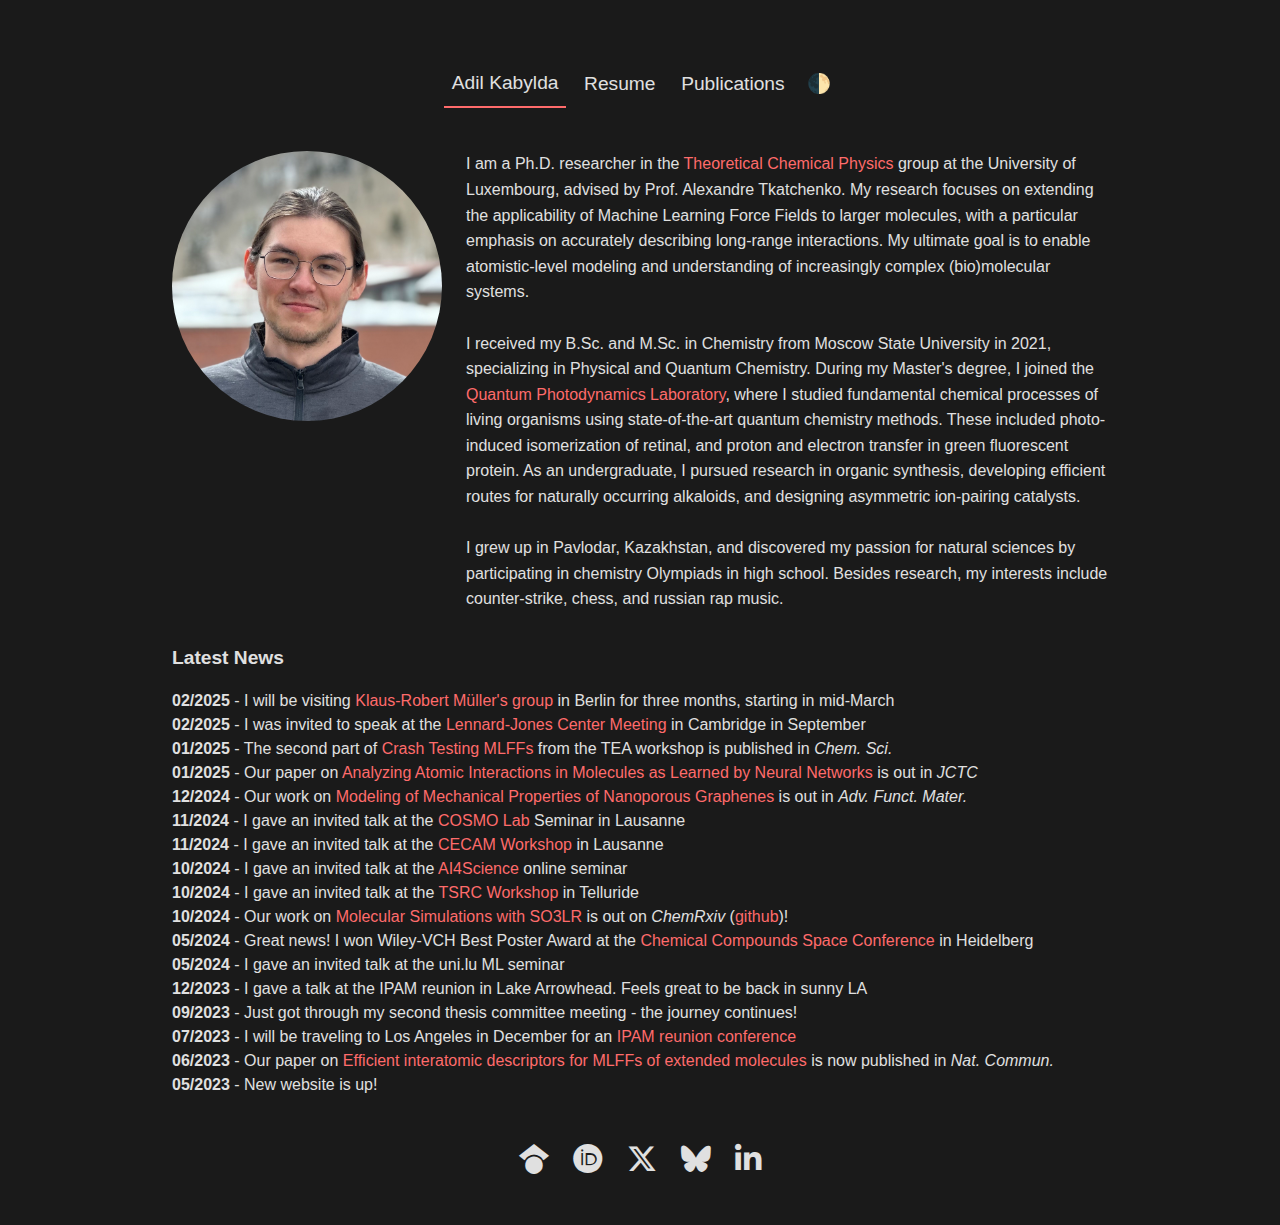
==== index.html @ 629d99ef "update" ====
<!DOCTYPE html>
<html lang="en" data-theme="dark">
<head>
    <meta charset="UTF-8">
    <meta name="viewport" content="width=device-width, initial-scale=1.0">
    <title>Adil Kabylda</title>
	<link rel="icon" type="image/svg" href="media/logo_red.svg">
    <!-- Google Analytics -->
    <script async src="https://www.googletagmanager.com/gtag/js?id=G-KMZT3VV1C0"></script>
    <script>
        window.dataLayer = window.dataLayer || [];
        function gtag(){dataLayer.push(arguments);}
        gtag('js', new Date());
        gtag('config', 'G-KMZT3VV1C0');
    </script>
    <link rel="stylesheet" href="https://cdnjs.cloudflare.com/ajax/libs/font-awesome/6.7.2/css/all.min.css" integrity="sha512-Evv84Mr4kqVGRNSgIGL/F/aIDqQb7xQ2vcrdIwxfjThSH8CSR7PBEakCr51Ck+w+/U6swU2Im1vVX0SVk9ABhg==" crossorigin="anonymous" referrerpolicy="no-referrer" />
    
    <style>
        :root[data-theme="light"] {
            --text-color: #484848;
            --bg-color: #ffffff;
            --link-color: #B22222;
            --link-hover: #8e1b1b;
        }

        :root[data-theme="dark"] {
            --text-color: #e0e0e0;
            --bg-color: #1a1a1a;
            --link-color: #ff6b6b;
            --link-hover: #ff8585;
        }

        * { 
            font-family: -apple-system, "San Francisco", BlinkMacSystemFont, "Segoe UI", Roboto, Helvetica, Arial, sans-serif;
            color: var(--text-color);
            line-height: 1.5;
            transition: color 0.3s ease;
            box-sizing: border-box;
        }
        body {
            max-width: 1000px;
            margin: auto;
            padding: 1em;
            font-size: 16px;
            background-color: var(--bg-color);
            transition: background-color 0.3s ease;
        }
        h2 {
            font-size: 1.2em;
            font-weight: bold;
        }
        header {
            text-align: center;
            margin: 1em 0;
            font-size: 1.2em;
        }
        nav ul {
            display: flex;
            flex-wrap: nowrap;
            justify-content: center;
            gap: 0.5em;
            list-style: none;
            padding: 0;
            margin: 0;
        }
        .tab-content {
            display: none;
            padding: 15px 0;
        }
        .tab-content.active {
            display: block;
        }
        .tab-button {
            background: none;
            border: none;
            padding: 4px 6px;
            cursor: pointer;
            font-size: 0.9em;
            color: var(--text-color);
            white-space: nowrap;
        }
        @media (min-width: 768px) {
            .tab-button {
                padding: 8px;
                font-size: 1em;
            }
        }
        .tab-button.active {
            border-bottom: 2px solid var(--link-color);
        }
        a {
            text-decoration: none;
            color: var(--link-color);
        }
        a:hover {
            color: var(--link-hover);
            text-decoration: underline;
        }
        .profile-section {
            display: flex;
            flex-direction: column;
            align-items: center;
            gap: 1.5em;
            margin-bottom: 2em;
        }
        @media (min-width: 768px) {
            .profile-section {
                flex-direction: row;
                align-items: flex-start;
            }
            body {
                padding: 2em;
            }
        }
        .profile-image {
            width: 200px;
            height: 200px;
            border-radius: 50%;
        }
        @media (min-width: 768px) {
            .profile-image {
                width: 270px;
                height: 270px;
            }
        }
        footer {
            margin-top: 2em;
            text-align: center;
        }
        footer ul {
            list-style: none;
            padding: 0;
            display: flex;
            justify-content: center;
            gap: 1.5em;
            flex-wrap: wrap;
        }
        .social-icon {
            font-size: 24px;
            color: var(--text-color);
        }
        @media (min-width: 768px) {
            .social-icon {
                font-size: 30px;
            }
        }
        .news-item {
            margin: 10px 0;
        }
        .publication-item {
            margin: 20px 0;
        }
        .theme-toggle {
            background: none;
            border: none;
            cursor: pointer;
            font-size: 1em;
            padding: 4px;
            color: var(--text-color);
            white-space: nowrap;
        }
        @media (min-width: 768px) {
            .theme-toggle {
                font-size: 1.2em;
                padding: 5px;
            }
        }
        nav {
            display: flex;
            flex-wrap: nowrap;
            justify-content: center;
            gap: 0.5em;
            padding: 0.5em;
            overflow-x: auto;
        }
        ul {
            padding-left: 20px;
        }
        .text {
            font-size: 15px;
            line-height: 1.6;
        }
        @media (min-width: 768px) {
            .text {
                font-size: 16px;
            }
        }
    </style>
</head>
<body>
    <header>
        <nav>
            <button class="tab-button active" onclick="showTab('home')">Adil Kabylda</button>
            <button class="tab-button" onclick="showTab('resume')">Resume</button>
            <button class="tab-button" onclick="showTab('publications')">Publications</button>
            <button class="theme-toggle" onclick="toggleTheme()" style="font-size: 1em;">🌓</button>
        </nav>
    </header>

    <!-- Home Tab -->
    <div id="home" class="tab-content active">
        <div class="profile-section">
            <img src="media/photo.jpeg" class="profile-image" alt="Adil Kabylda">
            <div class="text">
                I am a Ph.D. researcher in the <a href="https://www.tcpunilu.com/" target="_blank">Theoretical Chemical Physics</a> group at the University of Luxembourg,
				advised by Prof. Alexandre Tkatchenko. My research focuses on extending the applicability of 
				Machine Learning Force Fields to larger molecules, with a particular emphasis on accurately describing long-range interactions. 
				My ultimate goal is to enable atomistic-level modeling and understanding of increasingly complex (bio)molecular systems.
				<br> <br>
                
                I received my B.Sc. and M.Sc. in Chemistry from Moscow State University in 2021, specializing in Physical and Quantum Chemistry. 
				During my Master's degree, I joined the <a href="https://qpd.chem.msu.ru/" target="_blank">Quantum Photodynamics Laboratory</a>, 
				where I studied fundamental chemical processes of living organisms using state-of-the-art quantum chemistry methods. 
				These included photo-induced isomerization of retinal, and proton and electron transfer in green fluorescent protein. 
				As an undergraduate, I pursued research in organic synthesis, developing efficient routes for naturally occurring alkaloids, 
				and designing asymmetric ion-pairing catalysts. 
				<br> <br>
                
                I grew up in Pavlodar, Kazakhstan, and discovered my passion for natural sciences by participating in chemistry Olympiads in high school. 
				Besides research, my interests include counter-strike, chess, and russian rap music.
            </div>
        </div>
        <h2>Latest News</h2>
        <div class="news-section">
			<b>02/2025</b> - I will be visiting <a href="https://web.ml.tu-berlin.de/" target="_blank">Klaus-Robert Müller's group</a> in Berlin for three months, starting in mid-March <br>
			<b>02/2025</b> - I was invited to speak at the <a href="https://ljc.group.cam.ac.uk/dft-2025" target="_blank">Lennard-Jones Center Meeting</a> in Cambridge in September <br>
			<b>01/2025</b> - The second part of <a href="https://doi.org/10.1039/D4SC06530A" target="_blank">Crash Testing MLFFs</a> from the TEA workshop is published in <em>Chem. Sci.</em> <br>
			<b>01/2025</b> - Our paper on <a href="https://doi.org/10.1021/acs.jctc.4c01424" target="_blank">Analyzing Atomic Interactions in Molecules as Learned by Neural Networks</a> is out in <em>JCTC</em> <br>
			<b>12/2024</b> - Our work on <a href="https://doi.org/10.1002/adfm.202417891" target="_blank">Modeling of Mechanical Properties of Nanoporous Graphenes</a> is out in <em>Adv. Funct. Mater.</em> <br>
			<b>11/2024</b> - I gave an invited talk at the <a href="https://www.epfl.ch/labs/cosmo/" target="_blank">COSMO Lab</a> Seminar in Lausanne <br>
			<b>11/2024</b> - I gave an invited talk at the <a href="https://www.cecam.org/workshop-details/beyond-ground-state-simulations-navigating-challenges-in-excited-states-of-extended-molecules-and-materials-1285" target="_blank">CECAM Workshop</a> in Lausanne <br>
			<b>10/2024</b> - I gave an invited talk at the <a href="https://ai4sciencetalks.github.io/projects/molecular_simulations_force_fields_adil/" target="_blank">AI4Science</a> online seminar <br>
			<b>10/2024</b> - I gave an invited talk at the <a href="https://meetings.telluridescience.org/meetings/workshop-details?wid=1186" target="_blank">TSRC Workshop</a> in Telluride <br>
			<b>10/2024</b> - Our work on <a href="https://doi.org/10.26434/chemrxiv-2024-bdfr0-v2" target="_blank"> Molecular Simulations with SO3LR </a> is out on <em>ChemRxiv</em> (<a href="https://github.com/general-molecular-simulations/so3lr" target="_blank">github</a>)! <br> 
			<b>05/2024</b> - Great news! I won Wiley-VCH Best Poster Award at the <a href="https://ccsc2024.github.io/" target="_blank">Chemical Compounds Space Conference</a> in Heidelberg <br>
			<b>05/2024</b> - I gave an invited talk at the uni.lu ML seminar <br>
			<b>12/2023</b> - I gave a talk at the IPAM reunion in Lake Arrowhead. Feels great to be back in sunny LA <br>
 			<b>09/2023</b> - Just got through my second thesis committee meeting - the journey continues! <br>
			<b>07/2023</b> - I will be traveling to Los Angeles in December for an <a href="http://www.ipam.ucla.edu/qmm2022" target="_blank">IPAM reunion conference</a> <br>
			<b>06/2023</b> - Our paper on <a href="https://www.nature.com/articles/s41467-023-39214-w" target="_blank">Efficient interatomic descriptors for MLFFs of extended molecules</a> is now published in <em>Nat. Commun.</em> <br>
			<b>05/2023</b> - New website is up! <br>
        </div>
    </div>

    <!-- Resume Tab -->
    <div id="resume" class="tab-content">

        <p>You can download my cv <a href="https://github.com/kabylda/kabylda.github.io/raw/main/media/kabylda_cv.pdf" target="_blank">here</a> (updated in May 2023).</p>

        <h2>Education</h2>
        <ul>
        <li>2021 &#8211; 202x, (Expected) Ph.D. in Physics, University of Luxembourg </li>
        <li>2015 &#8211; 2021, B.Sc. and M.Sc. in Chemistry (summa cum laude), GPA: 3.93/4.00, Moscow State University</li>
        </ul>
        
        <h2>Professional experience</h2>
        <ul>
        <li>2021 &#8211; 202x, <a href="https://tcpunilu.com" target="_blank">Theoretical Chemical Physics Group</a>, University of Luxembourg</li>
        <li>2022, <a href="https://www.ipam.ucla.edu/qmm2022" target="_blank">Institute for Pure and Applied Mathematics</a>, UCLA, Los Angeles</li>
        <li>2018 &#8211; 2021, <a href="http://qpd.chem.msu.ru/" target="_blank">Laboratory of Quantum Photodynamics</a>, Moscow State University</li>
        <li>2018, <a href="https://tanchoonhong.wixsite.com/tchlab" target="_blank">TCH Laboratory</a>, Nanyang Technological University, Singapore</li>
        <li>2017, Laboratory of Laser Diagnostics, Moscow State University</li>
        <li>2015 &#8211; 2018, Laboratory of Organic Synthesis, Moscow State University </li>
        </ul>
        
        <h2>Awards</h2>
        <ul>
        <li>2024, Wiley-VCH Best Poster Award at the <a href="https://ccsc2024.github.io/" target="_blank">Chemical Compound Space Conference</a> </li>
        <li>2022, Lindau Fellow for the <a href="https://www.lindau-nobel.org/71st-lindau-nobel-laureate-meeting-2022/" target="_blank">71st Lindau Nobel Laureate Meeting</a> 
            dedicated to Chemistry <a href="https://www.fnr.lu/research-with-impact-fnr-highlight/like-a-school-summer-camp-but-with-amazing-young-chemists-and-nobel-laureates/" target="_blank">(interview)</a> </li>
        <li>2021, <a href="https://www.fnr.lu/results-2021-afr-call/" target="_blank">FNR AFR Individual PhD Fellowship</a>
        <li>2021, Graduated Summa Cum Laude</li>
        <li>2021, Outstanding M.Sc. Thesis Award</li>
        <li>2018 &#8211; 2021, Increased State Academic Scholarship</li>
        <li>2020, Yandex Silver medal</li>
        <li>2018, Summer Research Fellowship, Nanyang Technological University</li>
        <li>2016, <a href="https://www.msu.ru/news/nam-261-i-my-molody-.html" target="_blank">Student of the year</a>: awarded for outstanding achievements to five students across all MSU departments</li> 
        <li>2015, Valedictorian of Pavlodar Region, Kazakhstan</li>
        <li>2015, <a href="http://www.icho-official.org/results/results.php?id=47&year=2015" target="_blank">Gold medal </a> at the 47th International Chemistry Olympiad</li>
        <li>2014, <a href="http://www.icho-official.org/results/results.php?id=46&year=2014" target="_blank">Silver medal </a> at the 46th International Chemistry Olympiad</li>
        </ul> 
            
        <h2>Teaching and Service</h2>
        <ul>
        <li>2024, Reviewer for Chem. Sci., JACS, JPC, Nat. Commun., Nat. Mach. Intell., npj Comput. Mater. </li>
        <li>2024, Teaching assistant in Programming for Physics course, University of Luxembourg</li>
        <li>2023, Co-organizer of <a href="https://estml.github.io/" target="_blank">ESTML 2023 Workshop</a> in Levi, Finland </li>
        <li>2022, Teaching assistant in Quantum Mechanics course, University of Luxembourg</li>
        <li>2020 &#8211; 2021, Co-supervised three undergraduate semester projects in Physical and Quantum Chemistry, MSU</li>
        <li>2021, Teaching assistant in Advanced Physical Chemistry course, MSU</li>
        <li>2015 &#8211; 2021, Lecturer in Physical and Quantum Chemistry for Kazakhstan national/regional high-school chemistry team</li>
        <li>2019, Member of <a href="https://2019.igem.org/Team:Moscow" target="_blank">Team Moscow</a> at iGEM 2019: 
            supervised a student in the kinetic modeling of biomolecular interactions</li>
        <li>2015 &#8211; 2016, Jury at Regional Chemistry Olympiad, Pavlodar, Kazakhstan</li>
        <li>2015, Article Author <a href="https://www.instagram.com/oyla.xyz/" target="_blank">OYLA</a> popular-scientific magazine, Almaty, Kazakhstan</li>
        </ul>	
                
        <h2>Miscellaneous</h2>
        <ul>
        <li>2018, 2nd place MSU CS:GO Championship, Team nP2.0</li>
        <li>2017, 3rd place at MSU CS:GO Championship, Team nP</li>
        <li>2016, 4th place at MSU Chemistry Department Chess Championship</li>
        </ul>
        </body>
    </div>

    <!-- Publications Tab -->
    <div id="publications" class="tab-content">

		<h2>Publications</h2>
		See updated list on <a href="https://scholar.google.ru/citations?user=BIi43qMAAAAJ" target="_blank">Google Scholar</a>. <br>
		* indicates equal contribution.  
		
		<p>
			<ul>
				
			<li style="margin:10px 0px">
				<em><a href="https://www.nature.com/articles/s41467-023-39214-w" target="_blank">Efficient Interatomic Descriptors for Accurate Machine Learning Force Fields of Extended Molecules</a></em><br>
				<b>A. Kabylda*</b>, V. Vassilev-Galindo*, S. Chmiela, I. Poltavsky, A. Tkatchenko <br>
				<em>Nature Communications</em> <b>2023</b>, 14, 3562 <br>
		
				
			<li style="margin:10px 0px">
				<em><a href="https://doi.org/10.1126/sciadv.adf0873" target="_blank">Accurate Global Machine Learning Force Fields for Molecules with Hundreds of Atoms</a></em><br>
				S. Chmiela, V. Vassilev-Galindo, O.T. Unke,  <b>A. Kabylda</b>, H.E. Sauceda, A. Tkatchenko, K.-R. Muller  <br>
				<em>Science Advances</em> <b>2023</b>, 9, 2, eadf0873 <br>
	
				
			<li style="margin:10px 0px">
				<em><a href="https://doi.org/10.1021/jacs.1c10752" target="_blank">Light Driven Ultrafast Bioinspired Molecular Motors: Steering and Accelerating Photoisomerization Dynamics of Retinal</a></em><br>
				E. Gruber*, <b>A.M. Kabylda*</b>, M.B. Nielsen, A.P. Rasmussen, R. Teiwes, P.A. Kusochek, A.V. Bochenkova, L.H. Andersen <br>
				<em>Journal of the American Chemical Society</em> <b>2022</b>, 144, 1, 69–73 <br>
	
			<li style="margin:10px 0px">
				<em><a href="https://doi.org/10.1002/cphc.202100068" target="_blank">Controlling light‐induced proton transfer from the GFP chromophore</a></em><br>
				J. Langeland, N.W. Persen, E. Gruber, H.V. Kiefer, <b>A.M. Kabylda</b>, A.V. Bochenkova, L.H. Andersen <br>
				<em>ChemPhysChem</em> <b>2021</b>, 22 (9), 807-807 <br>
				<b, style="color:rgb(45, 45, 182)"><a href="https://doi.org/10.1002/cphc.202100281" target="_blank">Selected as cover article</a></b><br>
						
			<li style="margin:10px 0px">
				<em><a href="https://doi.org/10.3389/fmolb.2020.00176" target="_blank">A General Mechanism of Green-to-Red Photoconversions of GFP</a></em><br>
				D.A. Gorbachev*, E.F. Petrusevich*, <b>A.M. Kabylda*</b>, E.G. Maksimov, 
				K.A. Lukyanov, A.M. Bogdanov, M.S. Baranov, A.V. Bochenkova, A.S. Mishin <br>
				<em>Frontiers in Molecular Biosciences</em> <b>2020</b>, 7, 176 <br>

				
			<li style="margin:10px 0px">
				<em><a href="https://doi.org/10.1021/acscatal.9b04862" target="_blank">Bisguanidinium-Catalyzed Epoxidation of Allylic and Homoallylic Amines under Phase Transfer Conditions</a></em><br>
				K.F. Chin, X. Ye, Y. Li, R. Lee, <b>A.M. Kabylda</b>, D. Leow, X. Zhang, E.C.X. Ang, C.-H. Tan <br>
				<em>ACS Catalysis</em> <b>2020</b>, 10, 4, 2684–2691 <br>
				<b, style="color:rgb(45, 45, 182)"><a href="https://pubs.acs.org/toc/accacs/10/4" target="_blank">Selected as cover article</a></b><br>
				

			<li style="margin:10px 0px">
				<em><a href="https://doi.org/10.1002/ejoc.201800992" target="_blank">Efficient synthesis of the peptide fragment of the natural depsipeptides Jaspamide and Chondramide</a></em><br>
				D.P. Zarezin, O.I. Shmatova, <b>A.M. Kabylda</b>, V.G. Nenajdenko <br>
				<em>European Journal of Organic Chemistry</em> <b>2018</b> (34), 4716–4722<br>
	
			<li style="margin:10px 0px">
				<em><a href="https://doi.org/10.1016/j.tet.2018.06.045" target="_blank">Efficient synthesis of tetrazole derivatives of cytisine using the azido-Ugi reaction</a></em><br>
				D.P. Zarezin, <b>A.M. Kabylda</b>, V.I. Vinogradova, P.V. Dorovatovskii, V.N. Khrustalev, V.G. Nenajdenko <br>
				<em>Tetrahedron</em> <b>2018</b>, 74 (32), 4315-4322<br>

	

			</ul>

        <h2>Conferences</h2>

        <ul>

        <li><em>Machine Learning Force Fields for Large Molecules</em> (talk) <br>
            <a href="https://estml.github.io/" target="_blank">ESTML 2023</a>, Levi, Finland, April <b>2023</b></li>	

        <li><em>Understanding Interatomic Interactions in Large Molecules from Machine-Learned Force Fields</em> (talk) <br>
            TSRC workshop on <a href="https://meetings.telluridescience.org/meetings/workshop-details?wid=1130" target="_blank">&#8220;Intermolecular Interactions: New Challenges for ab initio Theory&#8221;</a>, Telluride, Colorado, March <b>2023</b></li>
            
        <li><em>Optimizing Descriptors for Accurate Machine Learning Force Fields of Large Molecules</em> (talk) <br>
            ACS Fall Meeting, online, August <b>2022</b>.</li>
            
        <li><em>Analyzing Interatomic Features for Machine Learning Force Fields of Large Molecules</em> (poster) <br>
            <a href="https://www.psik2022.net/" target="_blank">Psi-k 2022</a>, Lausanne, Switzerland, August <b>2022</b></li>

        <li><em>Interatomic Features for Accurate Machine Learning Force Fields of Large Molecules</em> (talk) <br>
            <a href="https://www.ipam.ucla.edu/qmm2022" target="_blank">IPAM &#8220;Advancing Quantum Mechanics with Mathematics and Statistics&#8221;</a> Long Program, Los Angeles, May <b>2022</b></li>

        <li><em>Interatomic Features for Accurate Machine Learning Force Fields of Large Molecules</em> (poster) <br>
            DPhyMS PhD Day at the University of Luxembourg, Luxembourg, April <b>2022</b></li>	

        <li><em>Optimizing Descriptors for Accurate ML Modeling of Large and Flexible Molecules</em> (talk) <br>
            <a href="https://dqml22.github.io/" target="_blank">DQML conference 2022</a>, Hintertux, Austria, February <b>2022</b></li>
            
        <li>EPFL Summer School on <a href="https://bdmlc2021.epfl.ch/" target="_blank">Big Data and Machine Learning for Chemistry</a>, 
            online, June <b>2021</b></li>
            
        <li><em>Effect of chemical modifications on the mechanism and kinetics of retinal photoisomerization</em> (talk)<br>
            <a href="https://lomonosov2021.chem.msu.ru/" target="_blank">Lomonosov 2021</a>, Moscow, April <b>2021</b>. <a href="https://lomonosov2021.chem.msu.ru/physical1/" target="_blank">Prize for the Best Oral Presentation</a></li>
            
        <li><em>Steered ultrafast photoisomerization dynamics in the locked Schiff-base retinal: a detailed XMCQDPT2 study</em> (poster)<br>
        ACS Spring Meeting, online, April <b>2021</b></li>

        <li><em>Thermal isomerization of the retinal in the gas phase: a detailed XMCQDPT2 study</em> 
        (<a href="https://kabylda.files.wordpress.com/2021/02/kabylda_cecam_2021.pdf" target="_blank">talk</a>) <br>
        <a href="https://winterschool.cc/" target="_blank">CECAM Workshop, Virtual Winter School on Computational Chemistry</a>, online, February <b>2021</b></li>

        <li><em>Ultrafast photoisomerization dynamics of the locked Schiff-base retinals </em>
            (<a href="https://dynamicsfd2021-rsc.ipostersessions.com/Default.aspx?s=D0-BD-29-CA-E0-F9-E6-70-AC-4D-92-51-80-6E-2B-1B" target="_blank">poster</a>) <br>
            <a href="https://www.rsc.org/events/detail/40791/time-resolved-imaging-of-photo-induced-dynamics-faraday-discussion" target="_blank">Time-resolved imaging of photo-induced dynamics Faraday Discussion</a>, online, February <b>2021</b></li>

        <li><em>Molecular mechanism of the retinal chromophore thermal isomerization</em> (talk) <br>
            <a href="https://lomonosov2020.chem.msu.ru/" target="_blank">Lomonosov 2020</a>, 
            Moscow, November <b>2020</b>. <a href="https://lomonosov2020.chem.msu.ru/physical1/" target="_blank">Prize for the Best Oral Presentation</a></li>

        <li><a href="https://sites.google.com/view/vctc2020/home" target="_blank">Virtual Conference on Theoretical Chemistry</a>, online, July <b>2020</b></li>
                
        <li><em>Modeling of the structure and electronic spectra of photoconvertible protein Dendra2</em>
            (<a href="https://kabylda.files.wordpress.com/2020/03/kabylda_poster_l2019.pdf" target="_blank">poster</a>)<br>
            <a href="https://lomonosov2019.chem.msu.ru/" target="_blank">Lomonosov 2019</a>, Moscow, April <b>2019</b></li>

        <li><em>Efficient synthesis of the peptide fragment of the natural depsipeptides Jaspamide and Chondramide 
            (<a href="https://kabylda.files.wordpress.com/2020/03/kabylda_poster_l2018.pdf" target="_blank">poster</a>,
            <a href="https://kabylda.files.wordpress.com/2020/03/kabylda_poster_l2018_eng.pdf" target="_blank">eng</a>)</em> <br>
            <a href="https://lomonosov-msu.ru/eng/event/5000/" target="_blank">Lomonosov 2018</a>, Moscow, April <b>2018</b> </li>

        <li><a href="http://www.chem.msu.ru/rus/events/wsoc-2016/" target="_blank">Winter School of Organic Chemistry</a>, Modern Trends in Organic Chemistry, Krasnovidovo, Russia, January <b>2016</b></li>
        </ul>

    </div>

    <footer>
        <ul>
            <a href="https://scholar.google.ru/citations?user=BIi43qMAAAAJ" target="_blank">
                <i class="fa-brands fa-google-scholar social-icon"></i>
            </a>
            <a href="https://orcid.org/0000-0002-8620-6135" target="_blank">
                <i class="fa-brands fa-orcid social-icon"></i>
            </a>
            <a href="https://x.com/kabylda_" target="_blank">
                <i class="fa-brands fa-x-twitter social-icon"></i>
            </a>
            <a href="https://bsky.app/profile/kabylda.bsky.social" target="_blank">
                <i class="fa-brands fa-bluesky social-icon"></i>
            </a>
            <a href="https://www.linkedin.com/in/kabylda/" target="_blank">
                <i class="fa-brands fa-linkedin-in social-icon"></i>
            </a>

        </ul>
    </footer>

    <script>
        function showTab(tabId) {
            // Update buttons
            document.querySelectorAll('.tab-button').forEach(button => {
                button.classList.remove('active');
            });
            document.querySelector(`button[onclick="showTab('${tabId}')"]`).classList.add('active');

            // Update content
            document.querySelectorAll('.tab-content').forEach(content => {
                content.classList.remove('active');
            });
            document.getElementById(tabId).classList.add('active');

            // Update URL
            history.pushState(null, '', `#${tabId}`);
        }

        // Handle initial load and back/forward navigation
        window.addEventListener('load', () => {
            const hash = window.location.hash.slice(1);
            if (hash) {
                showTab(hash);
            }
        });

        window.addEventListener('popstate', () => {
            const hash = window.location.hash.slice(1) || 'home';
            showTab(hash);
        });

        // Additional functions from publications.html
        function myFunction(name) {
            var x = document.getElementById(name);
            if (x.style.display === "none") {
                x.style.display = "block";
            } else {
                x.style.display = "none";
            }
        }

        function redirect_blank(url) {
            var a = document.createElement('a');
            a.target = "_blank";
            a.href = url;
            a.click();
        }

        // Theme toggle functionality
        function toggleTheme() {
            const html = document.documentElement;
            const currentTheme = html.getAttribute('data-theme');
            const newTheme = currentTheme === 'light' ? 'dark' : 'light';
            html.setAttribute('data-theme', newTheme);
            localStorage.setItem('theme', newTheme);
        }
    </script>
</body>
</html>
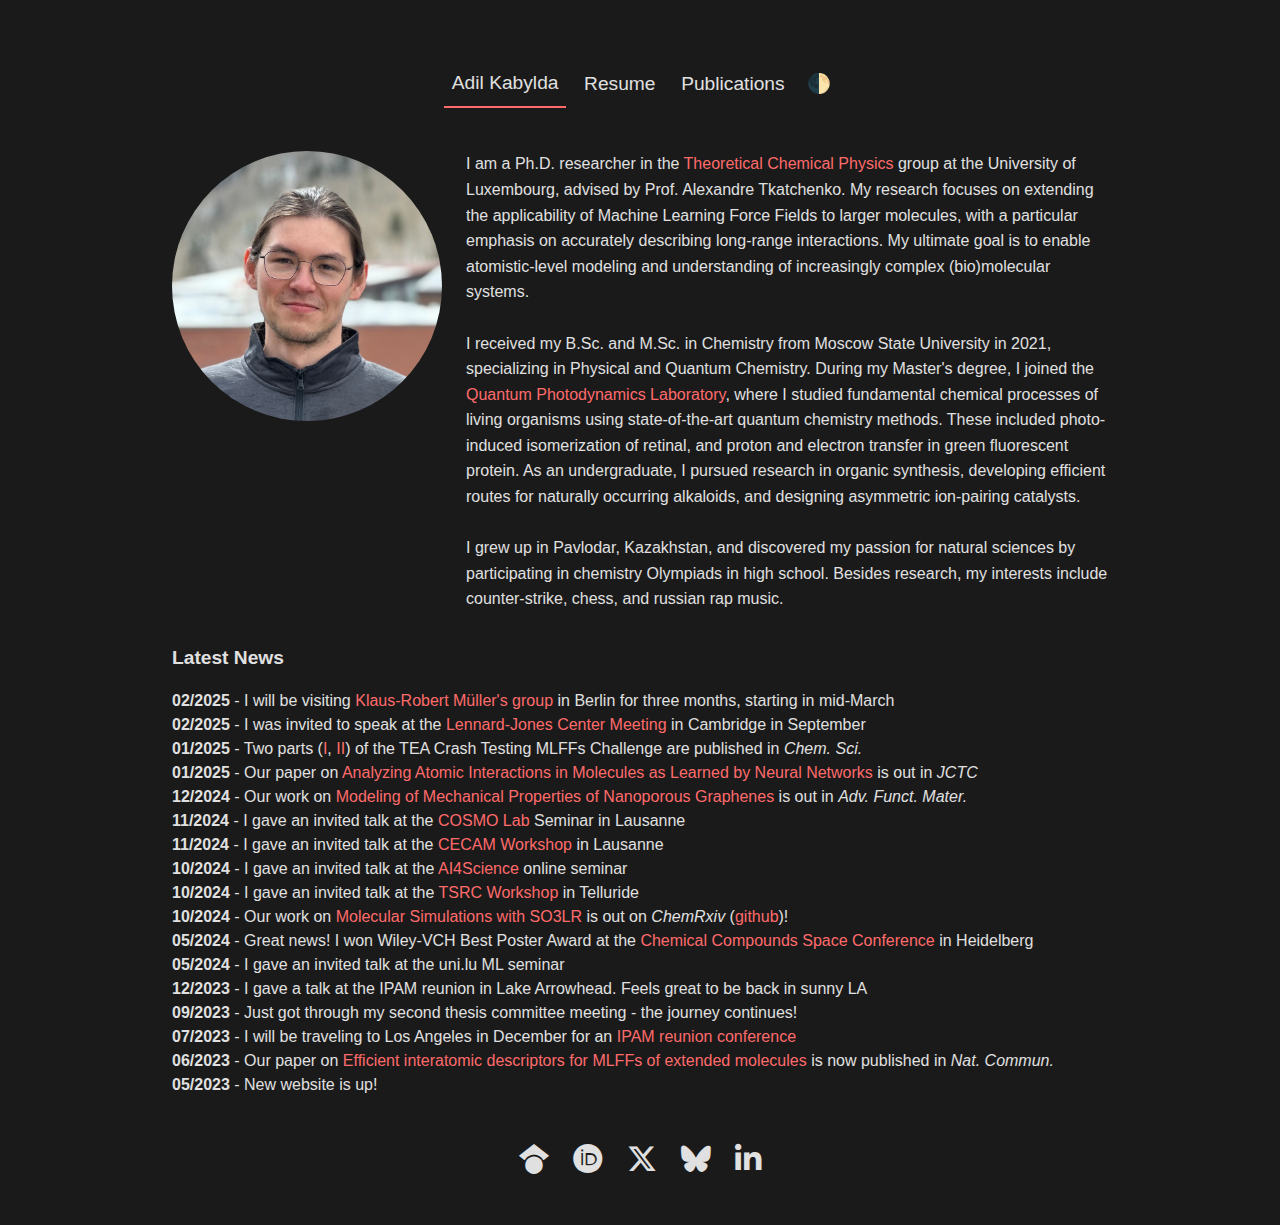
==== commit 669476b3: "update" ====
--- a/index.html
+++ b/index.html
@@ -224,7 +224,7 @@
         <div class="news-section">
 			<b>02/2025</b> - I will be visiting <a href="https://web.ml.tu-berlin.de/" target="_blank">Klaus-Robert Müller's group</a> in Berlin for three months, starting in mid-March <br>
 			<b>02/2025</b> - I was invited to speak at the <a href="https://ljc.group.cam.ac.uk/dft-2025" target="_blank">Lennard-Jones Center Meeting</a> in Cambridge in September <br>
-			<b>01/2025</b> - The second part of <a href="https://doi.org/10.1039/D4SC06530A" target="_blank">Crash Testing MLFFs</a> from the TEA workshop is published in <em>Chem. Sci.</em> <br>
+			<b>01/2025</b> - Two parts (<a href="https://doi.org/10.1039/D4SC06529H" target="_blank">I</a>, <a href="https://doi.org/10.1039/D4SC06530A" target="_blank">II</a>) of the TEA Crash Testing MLFFs Challenge are published in <em>Chem. Sci.</em> <br>
 			<b>01/2025</b> - Our paper on <a href="https://doi.org/10.1021/acs.jctc.4c01424" target="_blank">Analyzing Atomic Interactions in Molecules as Learned by Neural Networks</a> is out in <em>JCTC</em> <br>
 			<b>12/2024</b> - Our work on <a href="https://doi.org/10.1002/adfm.202417891" target="_blank">Modeling of Mechanical Properties of Nanoporous Graphenes</a> is out in <em>Adv. Funct. Mater.</em> <br>
 			<b>11/2024</b> - I gave an invited talk at the <a href="https://www.epfl.ch/labs/cosmo/" target="_blank">COSMO Lab</a> Seminar in Lausanne <br>
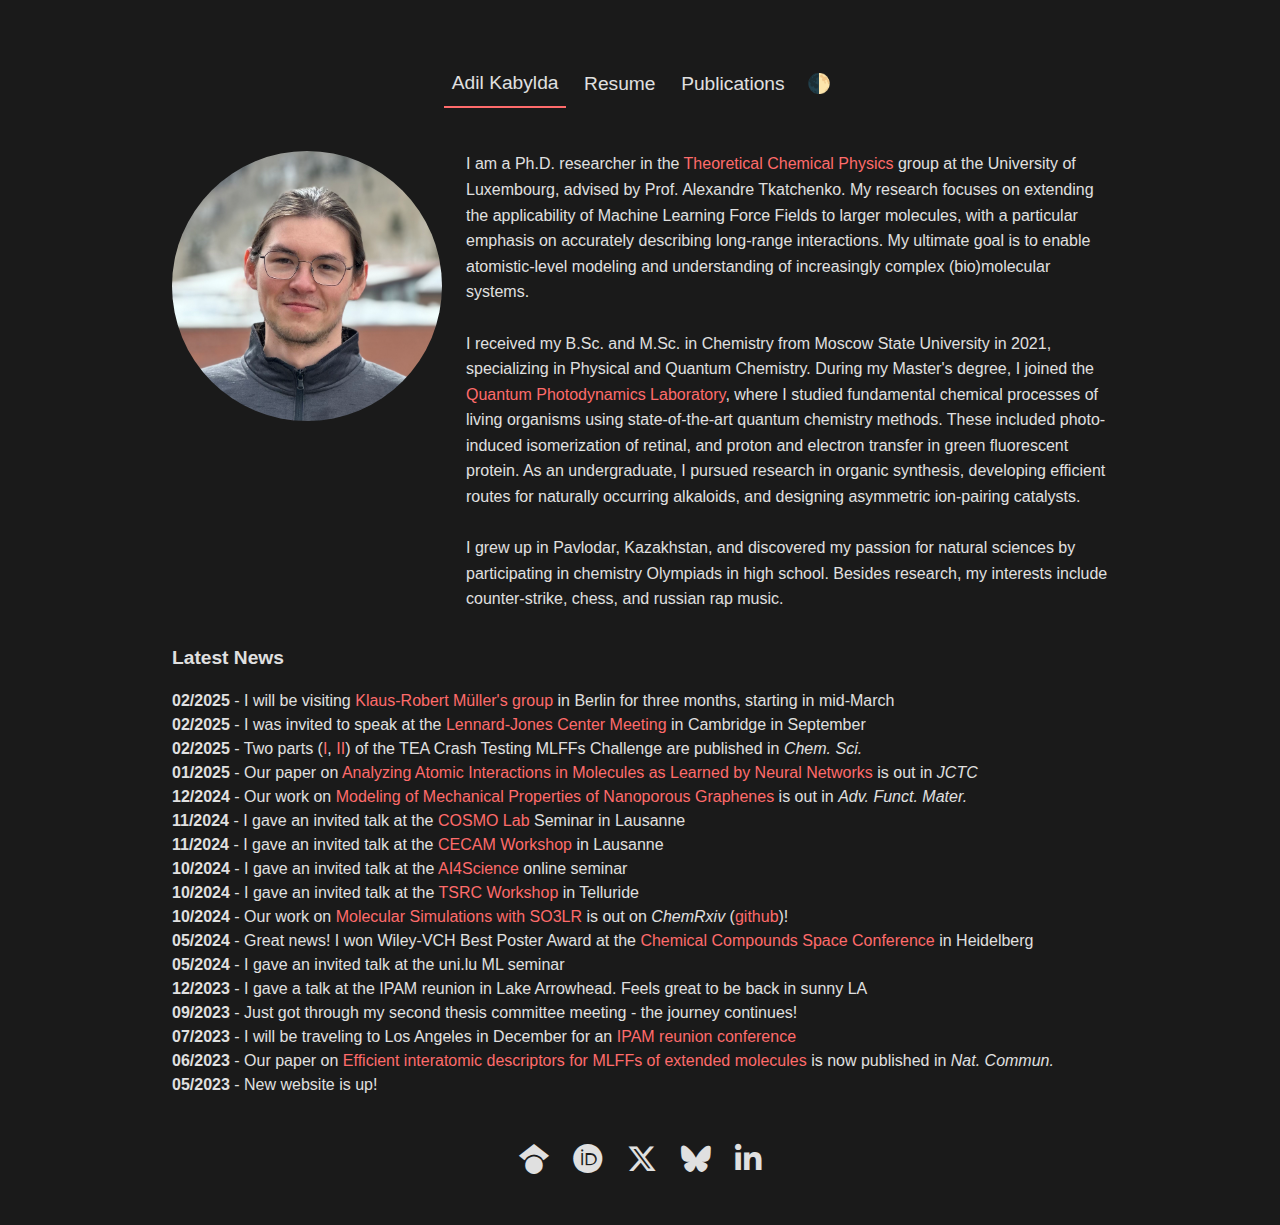
==== commit 7966adf2: "update" ====
--- a/index.html
+++ b/index.html
@@ -224,7 +224,7 @@
         <div class="news-section">
 			<b>02/2025</b> - I will be visiting <a href="https://web.ml.tu-berlin.de/" target="_blank">Klaus-Robert Müller's group</a> in Berlin for three months, starting in mid-March <br>
 			<b>02/2025</b> - I was invited to speak at the <a href="https://ljc.group.cam.ac.uk/dft-2025" target="_blank">Lennard-Jones Center Meeting</a> in Cambridge in September <br>
-			<b>01/2025</b> - Two parts (<a href="https://doi.org/10.1039/D4SC06529H" target="_blank">I</a>, <a href="https://doi.org/10.1039/D4SC06530A" target="_blank">II</a>) of the TEA Crash Testing MLFFs Challenge are published in <em>Chem. Sci.</em> <br>
+			<b>02/2025</b> - Two parts (<a href="https://doi.org/10.1039/D4SC06529H" target="_blank">I</a>, <a href="https://doi.org/10.1039/D4SC06530A" target="_blank">II</a>) of the TEA Crash Testing MLFFs Challenge are published in <em>Chem. Sci.</em> <br>
 			<b>01/2025</b> - Our paper on <a href="https://doi.org/10.1021/acs.jctc.4c01424" target="_blank">Analyzing Atomic Interactions in Molecules as Learned by Neural Networks</a> is out in <em>JCTC</em> <br>
 			<b>12/2024</b> - Our work on <a href="https://doi.org/10.1002/adfm.202417891" target="_blank">Modeling of Mechanical Properties of Nanoporous Graphenes</a> is out in <em>Adv. Funct. Mater.</em> <br>
 			<b>11/2024</b> - I gave an invited talk at the <a href="https://www.epfl.ch/labs/cosmo/" target="_blank">COSMO Lab</a> Seminar in Lausanne <br>
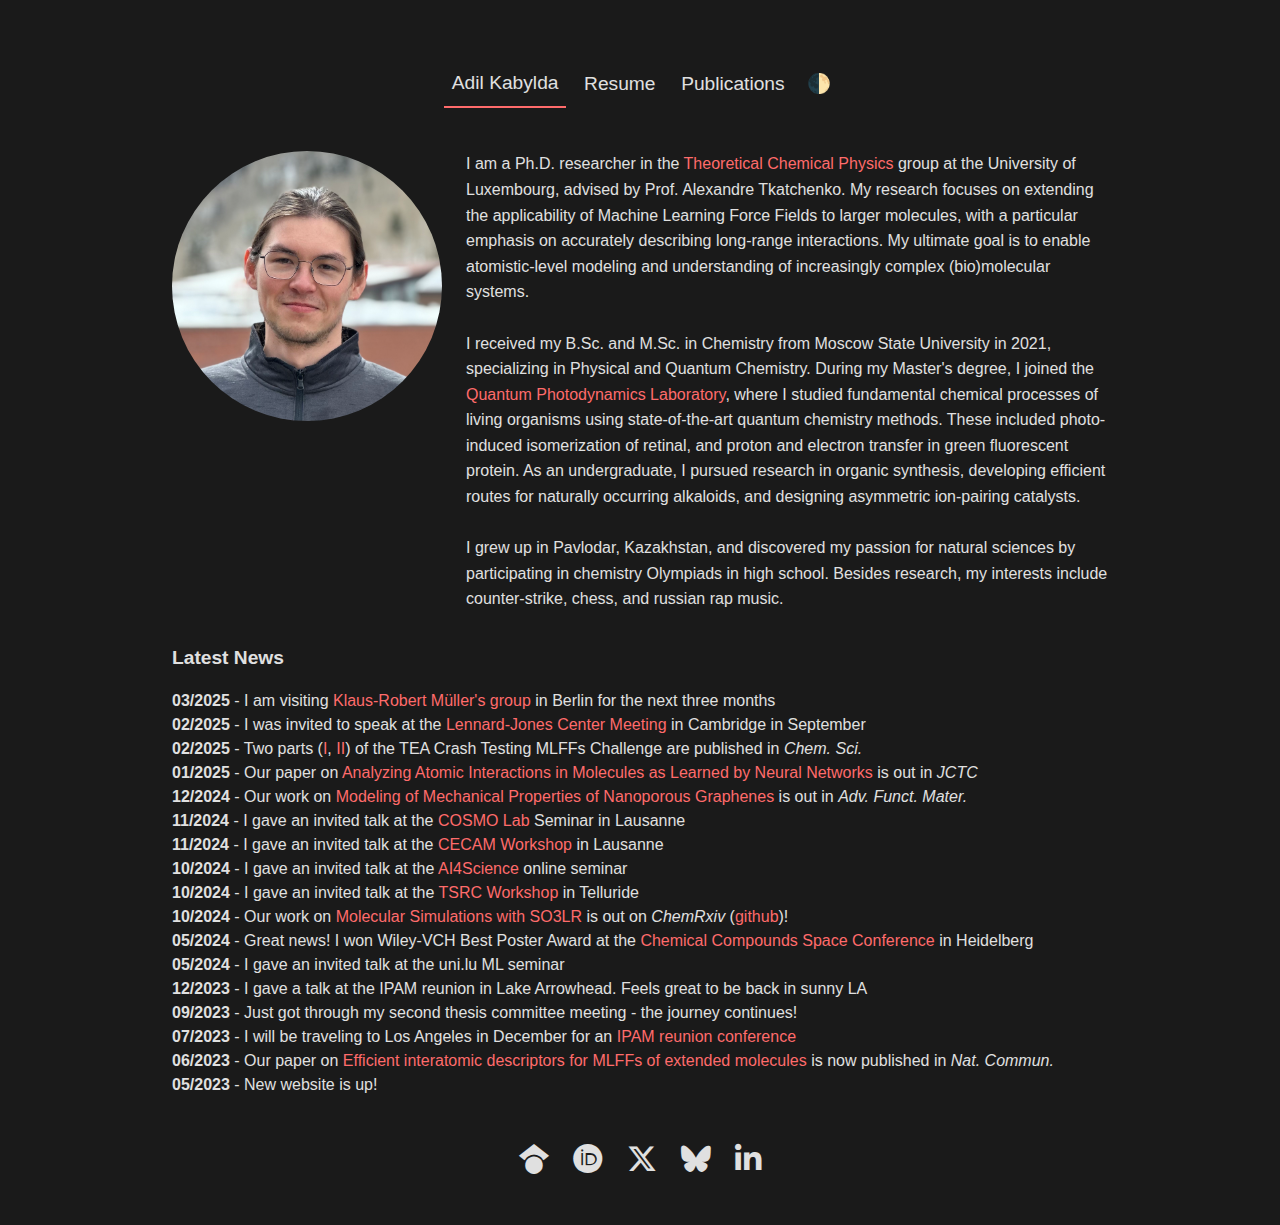
==== commit ff282aee: "Update index.html" ====
--- a/index.html
+++ b/index.html
@@ -222,7 +222,7 @@
         </div>
         <h2>Latest News</h2>
         <div class="news-section">
-			<b>02/2025</b> - I will be visiting <a href="https://web.ml.tu-berlin.de/" target="_blank">Klaus-Robert Müller's group</a> in Berlin for three months, starting in mid-March <br>
+			<b>03/2025</b> - I am visiting <a href="https://web.ml.tu-berlin.de/" target="_blank">Klaus-Robert Müller's group</a> in Berlin for the next three months <br>
 			<b>02/2025</b> - I was invited to speak at the <a href="https://ljc.group.cam.ac.uk/dft-2025" target="_blank">Lennard-Jones Center Meeting</a> in Cambridge in September <br>
 			<b>02/2025</b> - Two parts (<a href="https://doi.org/10.1039/D4SC06529H" target="_blank">I</a>, <a href="https://doi.org/10.1039/D4SC06530A" target="_blank">II</a>) of the TEA Crash Testing MLFFs Challenge are published in <em>Chem. Sci.</em> <br>
 			<b>01/2025</b> - Our paper on <a href="https://doi.org/10.1021/acs.jctc.4c01424" target="_blank">Analyzing Atomic Interactions in Molecules as Learned by Neural Networks</a> is out in <em>JCTC</em> <br>
@@ -282,7 +282,7 @@
             
         <h2>Teaching and Service</h2>
         <ul>
-        <li>2024, Reviewer for Chem. Sci., JACS, JPC, Nat. Commun., Nat. Mach. Intell., npj Comput. Mater. </li>
+        <li>Since 2024, Reviewer for Chem. Sci., JACS, JPC, Nat. Commun., Nat. Mach. Intell., npj Comput. Mater. </li>
         <li>2024, Teaching assistant in Programming for Physics course, University of Luxembourg</li>
         <li>2023, Co-organizer of <a href="https://estml.github.io/" target="_blank">ESTML 2023 Workshop</a> in Levi, Finland </li>
         <li>2022, Teaching assistant in Quantum Mechanics course, University of Luxembourg</li>
@@ -506,4 +506,4 @@
         }
     </script>
 </body>
-</html>+</html>
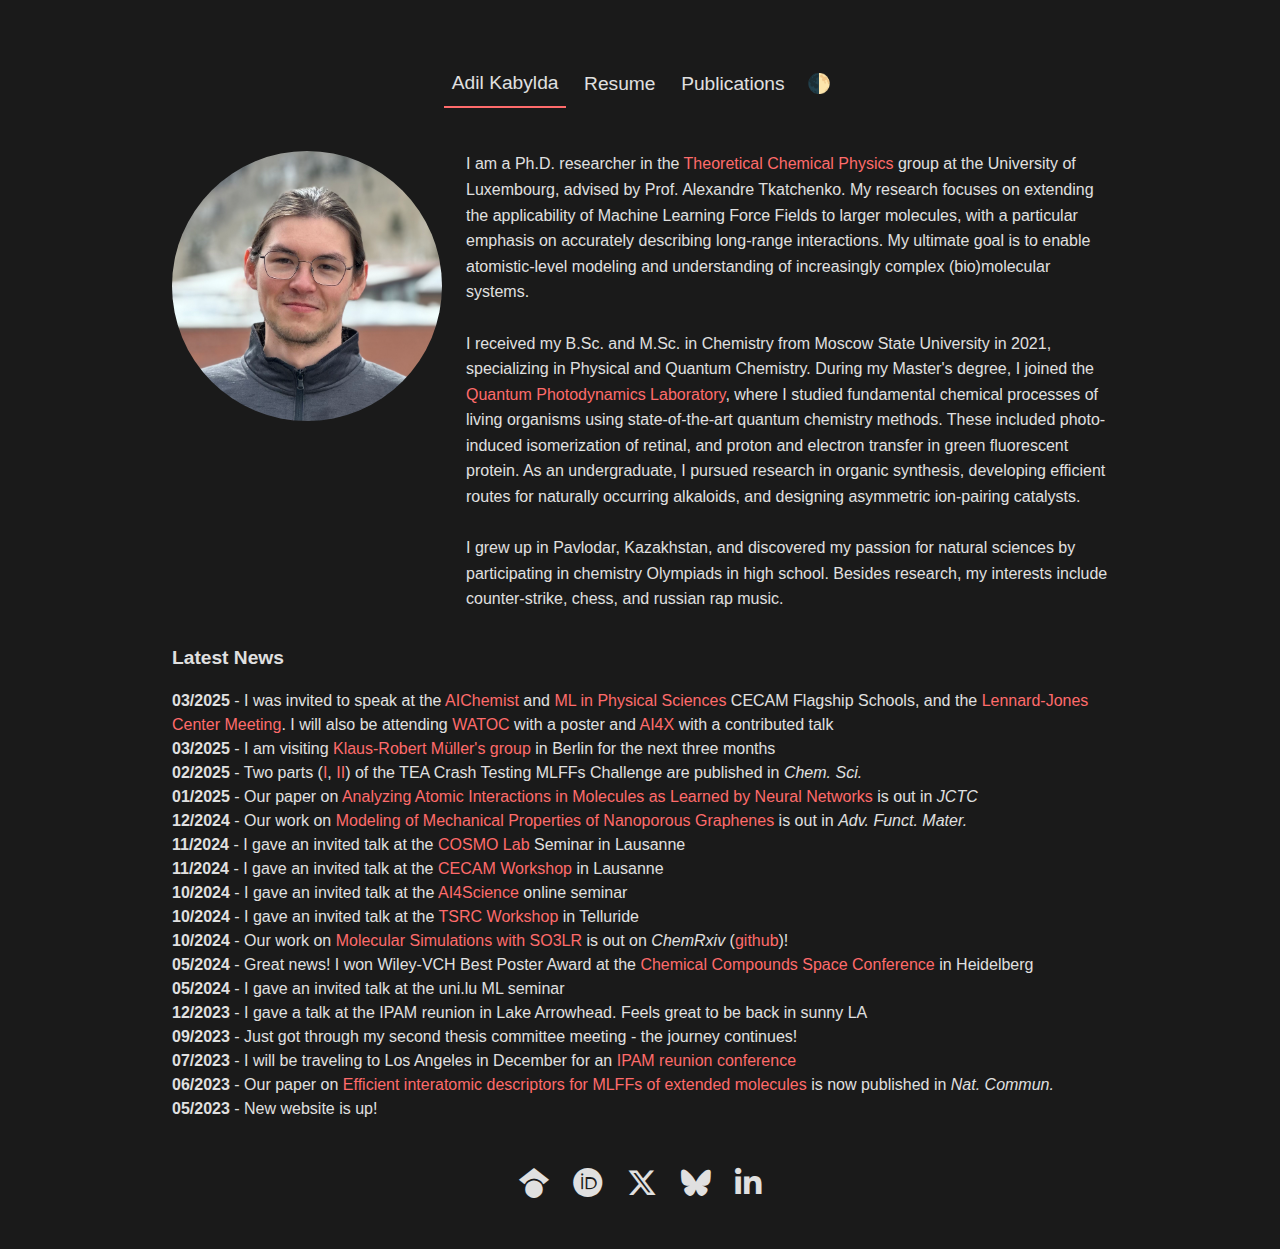
==== commit 77dc2644: "Update index.html" ====
--- a/index.html
+++ b/index.html
@@ -222,8 +222,11 @@
         </div>
         <h2>Latest News</h2>
         <div class="news-section">
+			<b>03/2025</b> - I was invited to speak at the <a href="https://www.cecam.org/workshop-details/aichemist-1374" target="_blank">AIChemist</a> and 
+					<a href="https://www.cecam.org/workshop-details/machine-learning-in-physical-sciences-theory-and-applications-1449" target="_blank">ML in Physical Sciences</a> CECAM Flagship Schools, 
+					and the <a href="https://ljc.group.cam.ac.uk/dft-2025" target="_blank">Lennard-Jones Center Meeting</a>. 
+					I will also be attending <a href="https://www.watoc2025.no/" target="_blank">WATOC</a> with a poster and <a href="https://ai4x.cc/" target="_blank">AI4X</a> with a contributed talk <br>
 			<b>03/2025</b> - I am visiting <a href="https://web.ml.tu-berlin.de/" target="_blank">Klaus-Robert Müller's group</a> in Berlin for the next three months <br>
-			<b>02/2025</b> - I was invited to speak at the <a href="https://ljc.group.cam.ac.uk/dft-2025" target="_blank">Lennard-Jones Center Meeting</a> in Cambridge in September <br>
 			<b>02/2025</b> - Two parts (<a href="https://doi.org/10.1039/D4SC06529H" target="_blank">I</a>, <a href="https://doi.org/10.1039/D4SC06530A" target="_blank">II</a>) of the TEA Crash Testing MLFFs Challenge are published in <em>Chem. Sci.</em> <br>
 			<b>01/2025</b> - Our paper on <a href="https://doi.org/10.1021/acs.jctc.4c01424" target="_blank">Analyzing Atomic Interactions in Molecules as Learned by Neural Networks</a> is out in <em>JCTC</em> <br>
 			<b>12/2024</b> - Our work on <a href="https://doi.org/10.1002/adfm.202417891" target="_blank">Modeling of Mechanical Properties of Nanoporous Graphenes</a> is out in <em>Adv. Funct. Mater.</em> <br>
@@ -266,7 +269,7 @@
         <h2>Awards</h2>
         <ul>
         <li>2024, Wiley-VCH Best Poster Award at the <a href="https://ccsc2024.github.io/" target="_blank">Chemical Compound Space Conference</a> </li>
-        <li>2022, Lindau Fellow for the <a href="https://www.lindau-nobel.org/71st-lindau-nobel-laureate-meeting-2022/" target="_blank">71st Lindau Nobel Laureate Meeting</a> 
+        <li>2022, Lindau Fellow at the <a href="https://www.lindau-nobel.org/71st-lindau-nobel-laureate-meeting-2022/" target="_blank">71st Lindau Nobel Laureate Meeting</a> 
             dedicated to Chemistry <a href="https://www.fnr.lu/research-with-impact-fnr-highlight/like-a-school-summer-camp-but-with-amazing-young-chemists-and-nobel-laureates/" target="_blank">(interview)</a> </li>
         <li>2021, <a href="https://www.fnr.lu/results-2021-afr-call/" target="_blank">FNR AFR Individual PhD Fellowship</a>
         <li>2021, Graduated Summa Cum Laude</li>
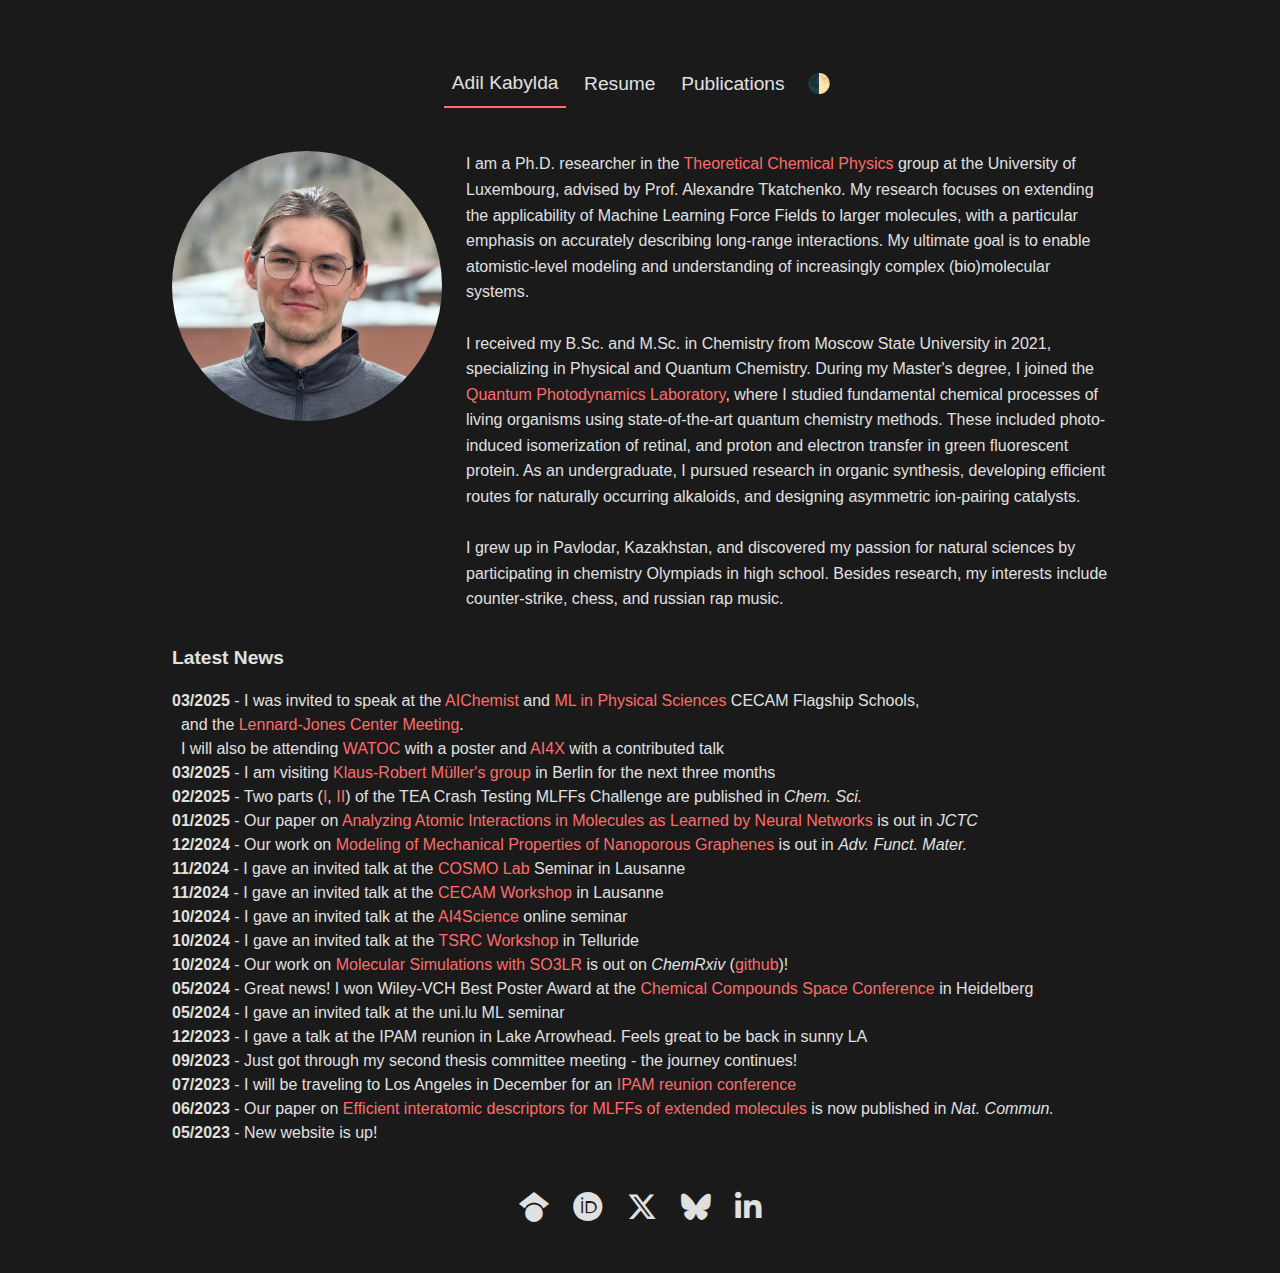
==== commit fa6a7efb: "Update index.html" ====
--- a/index.html
+++ b/index.html
@@ -223,9 +223,9 @@
         <h2>Latest News</h2>
         <div class="news-section">
 			<b>03/2025</b> - I was invited to speak at the <a href="https://www.cecam.org/workshop-details/aichemist-1374" target="_blank">AIChemist</a> and 
-					<a href="https://www.cecam.org/workshop-details/machine-learning-in-physical-sciences-theory-and-applications-1449" target="_blank">ML in Physical Sciences</a> CECAM Flagship Schools, 
-					and the <a href="https://ljc.group.cam.ac.uk/dft-2025" target="_blank">Lennard-Jones Center Meeting</a>. 
-					I will also be attending <a href="https://www.watoc2025.no/" target="_blank">WATOC</a> with a poster and <a href="https://ai4x.cc/" target="_blank">AI4X</a> with a contributed talk <br>
+					<a href="https://www.cecam.org/workshop-details/machine-learning-in-physical-sciences-theory-and-applications-1449" target="_blank">ML in Physical Sciences</a> CECAM Flagship Schools, <br>
+					&nbsp; and the <a href="https://ljc.group.cam.ac.uk/dft-2025" target="_blank">Lennard-Jones Center Meeting</a>. <br>
+					&nbsp; I will also be attending <a href="https://www.watoc2025.no/" target="_blank">WATOC</a> with a poster and <a href="https://ai4x.cc/" target="_blank">AI4X</a> with a contributed talk <br>
 			<b>03/2025</b> - I am visiting <a href="https://web.ml.tu-berlin.de/" target="_blank">Klaus-Robert Müller's group</a> in Berlin for the next three months <br>
 			<b>02/2025</b> - Two parts (<a href="https://doi.org/10.1039/D4SC06529H" target="_blank">I</a>, <a href="https://doi.org/10.1039/D4SC06530A" target="_blank">II</a>) of the TEA Crash Testing MLFFs Challenge are published in <em>Chem. Sci.</em> <br>
 			<b>01/2025</b> - Our paper on <a href="https://doi.org/10.1021/acs.jctc.4c01424" target="_blank">Analyzing Atomic Interactions in Molecules as Learned by Neural Networks</a> is out in <em>JCTC</em> <br>
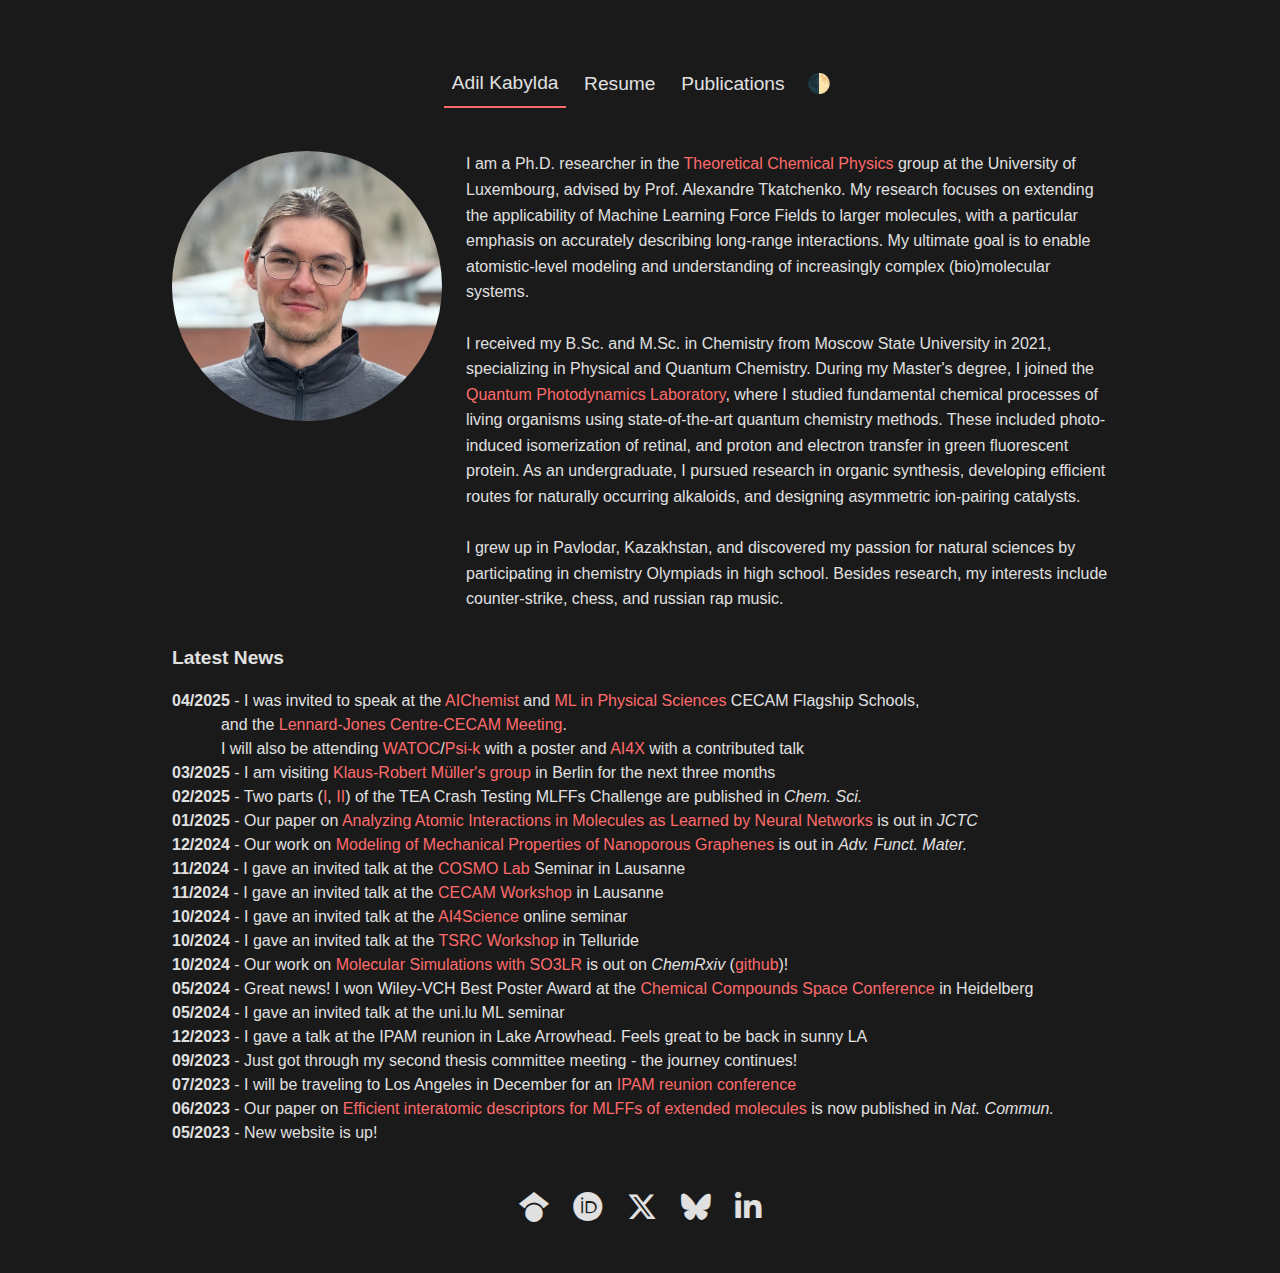
==== commit 79c7a74d: "Update index.html" ====
--- a/index.html
+++ b/index.html
@@ -222,10 +222,10 @@
         </div>
         <h2>Latest News</h2>
         <div class="news-section">
-			<b>03/2025</b> - I was invited to speak at the <a href="https://www.cecam.org/workshop-details/aichemist-1374" target="_blank">AIChemist</a> and 
+			<b>04/2025</b> - I was invited to speak at the <a href="https://www.cecam.org/workshop-details/aichemist-1374" target="_blank">AIChemist</a> and 
 					<a href="https://www.cecam.org/workshop-details/machine-learning-in-physical-sciences-theory-and-applications-1449" target="_blank">ML in Physical Sciences</a> CECAM Flagship Schools, <br>
-					&nbsp; and the <a href="https://ljc.group.cam.ac.uk/dft-2025" target="_blank">Lennard-Jones Center Meeting</a>. <br>
-					&nbsp; I will also be attending <a href="https://www.watoc2025.no/" target="_blank">WATOC</a> with a poster and <a href="https://ai4x.cc/" target="_blank">AI4X</a> with a contributed talk <br>
+					&nbsp;&nbsp;&nbsp;&nbsp;&nbsp;&nbsp;&nbsp;&nbsp;&nbsp;&nbsp; and the <a href="https://ljc.group.cam.ac.uk/dft-2025" target="_blank">Lennard-Jones Centre-CECAM Meeting</a>. <br>
+					&nbsp;&nbsp;&nbsp;&nbsp;&nbsp;&nbsp;&nbsp;&nbsp;&nbsp;&nbsp; I will also be attending <a href="https://www.watoc2025.no/" target="_blank">WATOC</a>/<a href="https://sites.google.com/view/psik2025/" target="_blank">Psi-k</a> with a poster and <a href="https://ai4x.cc/" target="_blank">AI4X</a> with a contributed talk <br>
 			<b>03/2025</b> - I am visiting <a href="https://web.ml.tu-berlin.de/" target="_blank">Klaus-Robert Müller's group</a> in Berlin for the next three months <br>
 			<b>02/2025</b> - Two parts (<a href="https://doi.org/10.1039/D4SC06529H" target="_blank">I</a>, <a href="https://doi.org/10.1039/D4SC06530A" target="_blank">II</a>) of the TEA Crash Testing MLFFs Challenge are published in <em>Chem. Sci.</em> <br>
 			<b>01/2025</b> - Our paper on <a href="https://doi.org/10.1021/acs.jctc.4c01424" target="_blank">Analyzing Atomic Interactions in Molecules as Learned by Neural Networks</a> is out in <em>JCTC</em> <br>
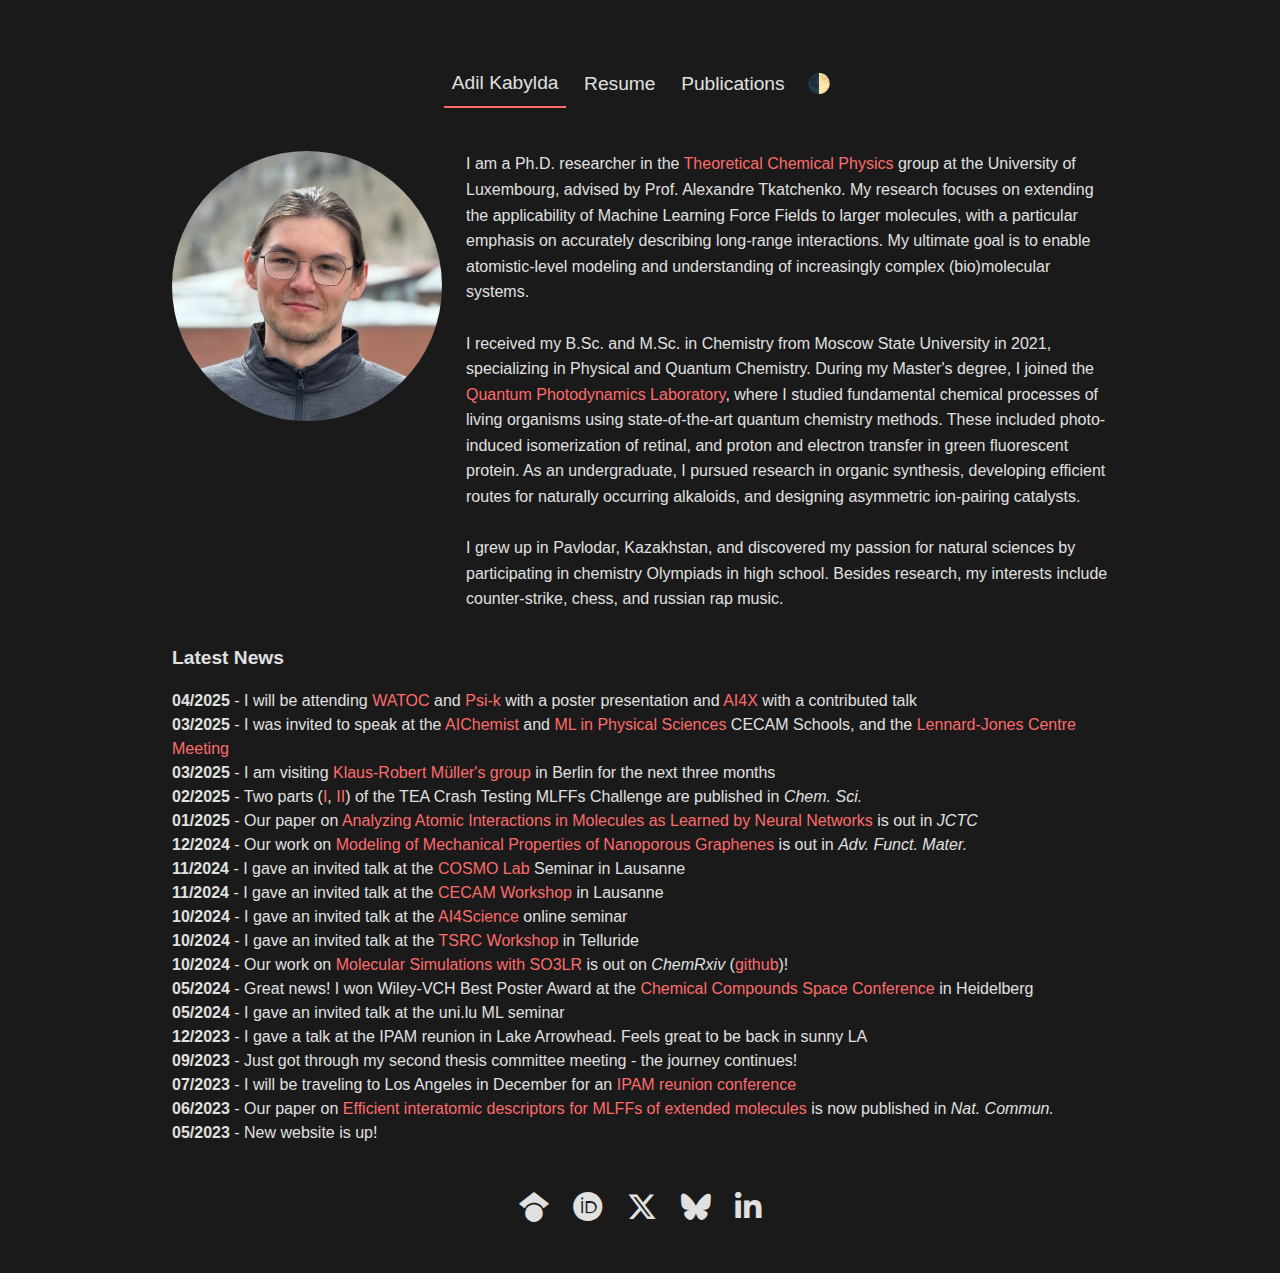
==== commit e2c9a0f0: "Update index.html" ====
--- a/index.html
+++ b/index.html
@@ -222,10 +222,10 @@
         </div>
         <h2>Latest News</h2>
         <div class="news-section">
-			<b>04/2025</b> - I was invited to speak at the <a href="https://www.cecam.org/workshop-details/aichemist-1374" target="_blank">AIChemist</a> and 
-					<a href="https://www.cecam.org/workshop-details/machine-learning-in-physical-sciences-theory-and-applications-1449" target="_blank">ML in Physical Sciences</a> CECAM Flagship Schools, <br>
-					&nbsp;&nbsp;&nbsp;&nbsp;&nbsp;&nbsp;&nbsp;&nbsp;&nbsp;&nbsp; and the <a href="https://ljc.group.cam.ac.uk/dft-2025" target="_blank">Lennard-Jones Centre-CECAM Meeting</a>. <br>
-					&nbsp;&nbsp;&nbsp;&nbsp;&nbsp;&nbsp;&nbsp;&nbsp;&nbsp;&nbsp; I will also be attending <a href="https://www.watoc2025.no/" target="_blank">WATOC</a>/<a href="https://sites.google.com/view/psik2025/" target="_blank">Psi-k</a> with a poster and <a href="https://ai4x.cc/" target="_blank">AI4X</a> with a contributed talk <br>
+			<b>04/2025</b> - I will be attending <a href="https://www.watoc2025.no/" target="_blank">WATOC</a> and <a href="https://sites.google.com/view/psik2025/" target="_blank">Psi-k</a> with a poster presentation and <a href="https://ai4x.cc/" target="_blank">AI4X</a> with a contributed talk <br>
+			<b>03/2025</b> - I was invited to speak at the <a href="https://www.cecam.org/workshop-details/aichemist-1374" target="_blank">AIChemist</a> and 
+					<a href="https://www.cecam.org/workshop-details/machine-learning-in-physical-sciences-theory-and-applications-1449" target="_blank">ML in Physical Sciences</a> CECAM Schools, 
+					and the <a href="https://ljc.group.cam.ac.uk/dft-2025" target="_blank">Lennard-Jones Centre Meeting</a> <br>
 			<b>03/2025</b> - I am visiting <a href="https://web.ml.tu-berlin.de/" target="_blank">Klaus-Robert Müller's group</a> in Berlin for the next three months <br>
 			<b>02/2025</b> - Two parts (<a href="https://doi.org/10.1039/D4SC06529H" target="_blank">I</a>, <a href="https://doi.org/10.1039/D4SC06530A" target="_blank">II</a>) of the TEA Crash Testing MLFFs Challenge are published in <em>Chem. Sci.</em> <br>
 			<b>01/2025</b> - Our paper on <a href="https://doi.org/10.1021/acs.jctc.4c01424" target="_blank">Analyzing Atomic Interactions in Molecules as Learned by Neural Networks</a> is out in <em>JCTC</em> <br>
